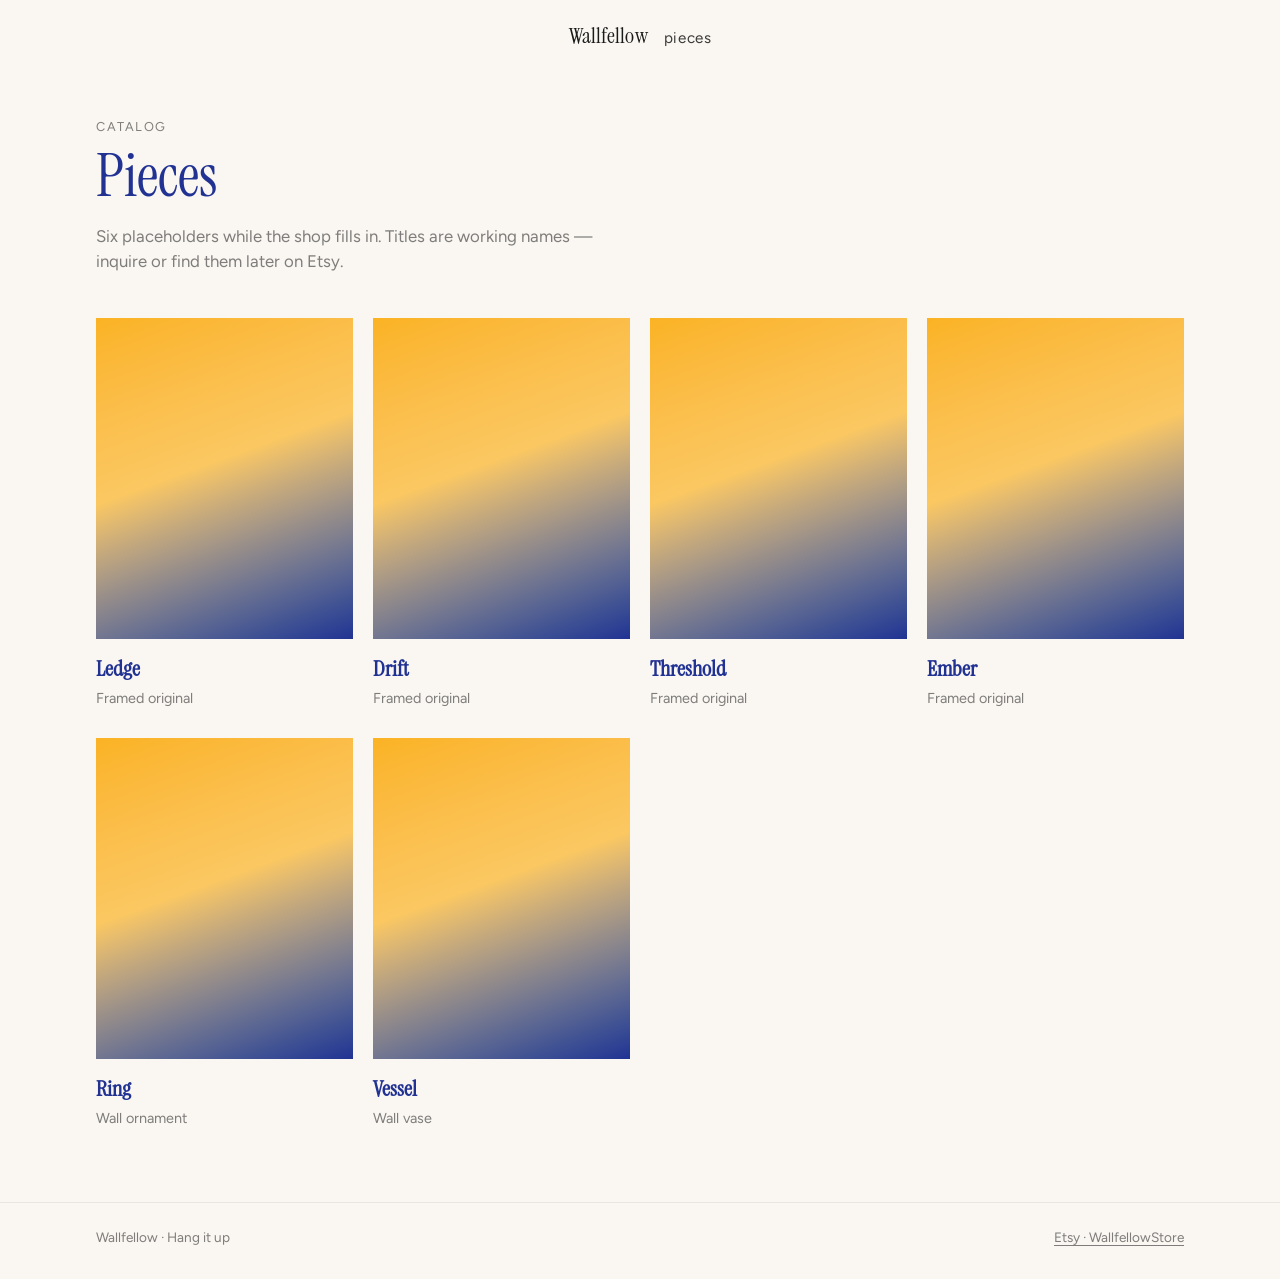
==== pieces/index.html @ 6fa9e38d "Initial Wallfellow brand site for GitHub Pages" ====
<!DOCTYPE html>
<html lang="en">
  <head>
    <meta charset="utf-8" />
    <meta name="viewport" content="width=device-width, initial-scale=1" />
    <title>Pieces — Wallfellow</title>
    <meta name="description" content="Placeholder catalog of Wallfellow pieces." />
    <link rel="preconnect" href="https://fonts.googleapis.com" />
    <link rel="preconnect" href="https://fonts.gstatic.com" crossorigin />
    <link
      href="https://fonts.googleapis.com/css2?family=Figtree:wght@400;500;600&family=Instrument+Serif:ital@0;1&display=swap"
      rel="stylesheet"
    />
    <link rel="stylesheet" href="../styles.css" />
  </head>
  <body class="page">
    <header class="site-header">
      <a class="wordmark" href="../">Wallfellow</a>
      <a class="nav-link" href="./" aria-current="page">Pieces</a>
    </header>

    <main class="page-main">
      <p class="page-kicker">Catalog</p>
      <h1 class="page-title">Pieces</h1>
      <p class="page-intro">
        Six placeholders while the shop fills in. Titles are working names —
        inquire or find them later on Etsy.
      </p>

      <ul class="piece-grid">
        <li>
          <a href="ledge.html">
            <div class="piece-swatch" aria-hidden="true"></div>
            <h2 class="piece-name">Ledge</h2>
            <p class="piece-meta">Framed original</p>
          </a>
        </li>
        <li>
          <a href="drift.html">
            <div class="piece-swatch" aria-hidden="true"></div>
            <h2 class="piece-name">Drift</h2>
            <p class="piece-meta">Framed original</p>
          </a>
        </li>
        <li>
          <a href="threshold.html">
            <div class="piece-swatch" aria-hidden="true"></div>
            <h2 class="piece-name">Threshold</h2>
            <p class="piece-meta">Framed original</p>
          </a>
        </li>
        <li>
          <a href="ember.html">
            <div class="piece-swatch" aria-hidden="true"></div>
            <h2 class="piece-name">Ember</h2>
            <p class="piece-meta">Framed original</p>
          </a>
        </li>
        <li>
          <a href="ring.html">
            <div class="piece-swatch" aria-hidden="true"></div>
            <h2 class="piece-name">Ring</h2>
            <p class="piece-meta">Wall ornament</p>
          </a>
        </li>
        <li>
          <a href="vessel.html">
            <div class="piece-swatch" aria-hidden="true"></div>
            <h2 class="piece-name">Vessel</h2>
            <p class="piece-meta">Wall vase</p>
          </a>
        </li>
      </ul>
    </main>

    <footer class="site-footer">
      <div class="site-footer-inner">
        <span>Wallfellow · Hang it up</span>
        <a href="https://www.etsy.com/shop/WallfellowStore" rel="noopener noreferrer"
          >Etsy · WallfellowStore</a
        >
      </div>
    </footer>
  </body>
</html>
---- styles.css ----
:root {
  --mustard: #fbb323;
  --cobalt: #213293;
  --cream: #faf7f2;
  --deep-red: #8b1e2d;
  --ink: #1a1a1a;
  --muted: color-mix(in srgb, var(--ink) 55%, transparent);
  --font-display: "Instrument Serif", "Iowan Old Style", Georgia, serif;
  --font-body: "Figtree", "Avenir Next", "Segoe UI", sans-serif;
  --space: clamp(1.25rem, 4vw, 3rem);
  --max: 68rem;
}

*,
*::before,
*::after {
  box-sizing: border-box;
}

html {
  scroll-behavior: smooth;
}

body {
  margin: 0;
  min-height: 100vh;
  font-family: var(--font-body);
  font-weight: 400;
  color: var(--ink);
  background: var(--cream);
  line-height: 1.5;
  -webkit-font-smoothing: antialiased;
}

a {
  color: inherit;
  text-decoration-thickness: 1px;
  text-underline-offset: 0.22em;
}

a:hover {
  color: var(--deep-red);
}

img {
  max-width: 100%;
  display: block;
}

.site-header {
  display: flex;
  align-items: baseline;
  justify-content: space-between;
  gap: 1rem;
  padding: 1.25rem var(--space);
  max-width: var(--max);
  margin: 0 auto;
}

.site-header a {
  text-decoration: none;
}

.wordmark {
  font-family: var(--font-display);
  font-size: 1.35rem;
  letter-spacing: 0.01em;
}

.nav-link {
  font-size: 0.95rem;
  letter-spacing: 0.04em;
  text-transform: lowercase;
  opacity: 0.85;
}

.nav-link:hover {
  opacity: 1;
}

/* —— Homepage: one full-bleed composition —— */
.home {
  background: var(--mustard);
  color: var(--cobalt);
  min-height: 100vh;
  display: grid;
  grid-template-rows: auto 1fr auto;
}

.home .site-header {
  max-width: none;
  padding-inline: var(--space);
}

.home .nav-link {
  color: var(--cobalt);
  opacity: 0.75;
}

.home .nav-link:hover {
  color: var(--deep-red);
  opacity: 1;
}

.hero {
  display: flex;
  flex-direction: column;
  justify-content: center;
  align-items: flex-start;
  padding: clamp(2rem, 8vh, 5rem) var(--space) clamp(3rem, 10vh, 6rem);
  max-width: 48rem;
}

.brand {
  margin: 0;
  font-family: var(--font-display);
  font-weight: 400;
  font-size: clamp(3.5rem, 14vw, 8.5rem);
  line-height: 0.92;
  letter-spacing: -0.02em;
  color: var(--cobalt);
}

.tagline {
  margin: 0.85rem 0 0;
  font-family: var(--font-display);
  font-style: italic;
  font-size: clamp(1.35rem, 3.5vw, 2rem);
  color: var(--cobalt);
}

.lede {
  margin: 1.5rem 0 0;
  max-width: 22rem;
  font-size: 1.05rem;
  line-height: 1.45;
  color: color-mix(in srgb, var(--cobalt) 82%, black);
}

.cta {
  margin-top: 2.25rem;
  display: inline-flex;
  align-items: center;
  gap: 0.5rem;
  font-size: 0.95rem;
  font-weight: 560;
  letter-spacing: 0.06em;
  text-transform: uppercase;
  text-decoration: none;
  color: var(--deep-red);
  border-bottom: 1.5px solid color-mix(in srgb, var(--deep-red) 45%, transparent);
  padding-bottom: 0.15rem;
  transition: border-color 0.25s ease, transform 0.25s ease;
}

@media (prefers-reduced-motion: no-preference) {
  .brand {
    animation: rise 0.85s ease-out;
  }

  .tagline {
    animation: rise 0.85s ease-out 0.1s;
  }

  .lede {
    animation: rise 0.85s ease-out 0.18s;
  }

  .cta {
    animation: rise 0.85s ease-out 0.26s;
  }
}

.cta:hover {
  border-color: var(--deep-red);
  transform: translateX(3px);
  color: var(--deep-red);
}

.cta::after {
  content: "→";
  transition: transform 0.25s ease;
}

.cta:hover::after {
  transform: translateX(4px);
}

.home-footer {
  padding: 1.25rem var(--space) 1.75rem;
  font-size: 0.85rem;
  color: color-mix(in srgb, var(--cobalt) 70%, black);
}

.home-footer a {
  color: inherit;
  text-decoration: none;
  border-bottom: 1px solid color-mix(in srgb, var(--cobalt) 25%, transparent);
}

.home-footer a:hover {
  color: var(--deep-red);
  border-color: var(--deep-red);
}

@keyframes rise {
  from {
    transform: translateY(0.7rem);
    filter: blur(2px);
  }
  to {
    transform: translateY(0);
    filter: blur(0);
  }
}

@media (prefers-reduced-motion: reduce) {
  .cta,
  .cta::after {
    transition: none;
  }
}

/* —— Inner pages —— */
.page {
  min-height: 100vh;
  display: flex;
  flex-direction: column;
}

.page-main {
  flex: 1;
  width: min(100% - 2 * var(--space), var(--max));
  margin: 0 auto;
  padding: clamp(1.5rem, 5vh, 3.5rem) 0 clamp(3rem, 8vh, 5rem);
}

.page-kicker {
  margin: 0 0 0.5rem;
  font-size: 0.8rem;
  letter-spacing: 0.12em;
  text-transform: uppercase;
  color: var(--muted);
}

.page-title {
  margin: 0;
  font-family: var(--font-display);
  font-weight: 400;
  font-size: clamp(2.4rem, 6vw, 3.75rem);
  line-height: 1.05;
  color: var(--cobalt);
}

.page-intro {
  margin: 1rem 0 0;
  max-width: 32rem;
  color: var(--muted);
  font-size: 1.05rem;
}

.piece-grid {
  list-style: none;
  margin: 2.75rem 0 0;
  padding: 0;
  display: grid;
  grid-template-columns: repeat(auto-fill, minmax(14rem, 1fr));
  gap: 1.75rem 1.25rem;
}

.piece-grid a {
  text-decoration: none;
  display: block;
}

.piece-swatch {
  aspect-ratio: 4 / 5;
  background: linear-gradient(
    160deg,
    var(--mustard) 0%,
    color-mix(in srgb, var(--mustard) 70%, var(--cream)) 45%,
    var(--cobalt) 100%
  );
  margin-bottom: 0.85rem;
  transition: transform 0.35s ease;
}

.piece-grid a:nth-child(2) .piece-swatch {
  background: linear-gradient(165deg, var(--cobalt) 0%, #3a4db8 55%, var(--mustard) 100%);
}

.piece-grid a:nth-child(3) .piece-swatch {
  background: linear-gradient(20deg, var(--cream) 0%, var(--mustard) 55%, var(--cobalt) 100%);
}

.piece-grid a:nth-child(4) .piece-swatch {
  background: linear-gradient(200deg, #1a2670 0%, var(--cobalt) 40%, var(--mustard) 100%);
}

.piece-grid a:nth-child(5) .piece-swatch {
  background: radial-gradient(circle at 40% 35%, var(--mustard) 0%, var(--cobalt) 70%);
}

.piece-grid a:nth-child(6) .piece-swatch {
  background: linear-gradient(135deg, var(--cream) 10%, var(--mustard) 45%, #8b1e2d22 70%, var(--cobalt) 100%);
}

.piece-grid a:hover .piece-swatch {
  transform: translateY(-4px);
}

.piece-name {
  font-family: var(--font-display);
  font-size: 1.35rem;
  color: var(--cobalt);
  margin: 0;
}

.piece-meta {
  margin: 0.2rem 0 0;
  font-size: 0.9rem;
  color: var(--muted);
}

.site-footer {
  padding: 1.5rem var(--space) 2rem;
  border-top: 1px solid color-mix(in srgb, var(--ink) 8%, transparent);
  font-size: 0.85rem;
  color: var(--muted);
}

.site-footer-inner {
  max-width: var(--max);
  margin: 0 auto;
  display: flex;
  flex-wrap: wrap;
  gap: 0.75rem 1.5rem;
  justify-content: space-between;
}

.site-footer a:hover {
  color: var(--deep-red);
}

/* —— Product detail —— */
.product {
  display: grid;
  gap: clamp(1.75rem, 4vw, 3rem);
  align-items: start;
}

@media (min-width: 720px) {
  .product {
    grid-template-columns: minmax(0, 1.05fr) minmax(0, 0.95fr);
  }
}

.product-visual {
  aspect-ratio: 4 / 5;
  background: var(--mustard);
  min-height: 16rem;
}

.product-visual.ledge {
  background: linear-gradient(160deg, var(--mustard), color-mix(in srgb, var(--mustard) 65%, white), var(--cobalt));
}

.product-visual.drift {
  background: linear-gradient(165deg, var(--cobalt), #3a4db8, var(--mustard));
}

.product-visual.threshold {
  background: linear-gradient(20deg, var(--cream), var(--mustard), var(--cobalt));
}

.product-visual.ember {
  background: linear-gradient(200deg, #1a2670, var(--cobalt), var(--mustard));
}

.product-visual.ring {
  background: radial-gradient(circle at 40% 35%, var(--mustard), var(--cobalt) 72%);
}

.product-visual.vessel {
  background: linear-gradient(135deg, var(--cream), var(--mustard), #8b1e2d33, var(--cobalt));
}

.product-type {
  margin: 0 0 0.4rem;
  font-size: 0.78rem;
  letter-spacing: 0.14em;
  text-transform: uppercase;
  color: var(--muted);
}

.product-title {
  margin: 0;
  font-family: var(--font-display);
  font-weight: 400;
  font-size: clamp(2.5rem, 6vw, 3.5rem);
  line-height: 1.05;
  color: var(--cobalt);
}

.product-facts {
  list-style: none;
  margin: 1.5rem 0 0;
  padding: 0;
  display: grid;
  gap: 0.65rem;
  font-size: 0.98rem;
}

.product-facts li {
  display: grid;
  grid-template-columns: 6.5rem 1fr;
  gap: 0.75rem;
}

.product-facts dt,
.product-facts .label {
  color: var(--muted);
  font-size: 0.85rem;
  letter-spacing: 0.04em;
  text-transform: uppercase;
}

.product-note {
  margin: 1.75rem 0 0;
  max-width: 28rem;
  color: var(--muted);
  font-size: 0.98rem;
}

.inquire {
  display: inline-block;
  margin-top: 1.75rem;
  padding: 0.7rem 1.15rem;
  background: transparent;
  color: var(--deep-red);
  border: 1.5px solid var(--deep-red);
  font-family: var(--font-body);
  font-size: 0.9rem;
  font-weight: 560;
  letter-spacing: 0.05em;
  text-transform: uppercase;
  text-decoration: none;
  transition: background 0.2s ease, color 0.2s ease;
}

.inquire:hover {
  background: var(--deep-red);
  color: var(--cream);
}

.back-link {
  display: inline-block;
  margin-top: 2.5rem;
  font-size: 0.9rem;
  color: var(--muted);
  text-decoration: none;
}

.back-link:hover {
  color: var(--deep-red);
}
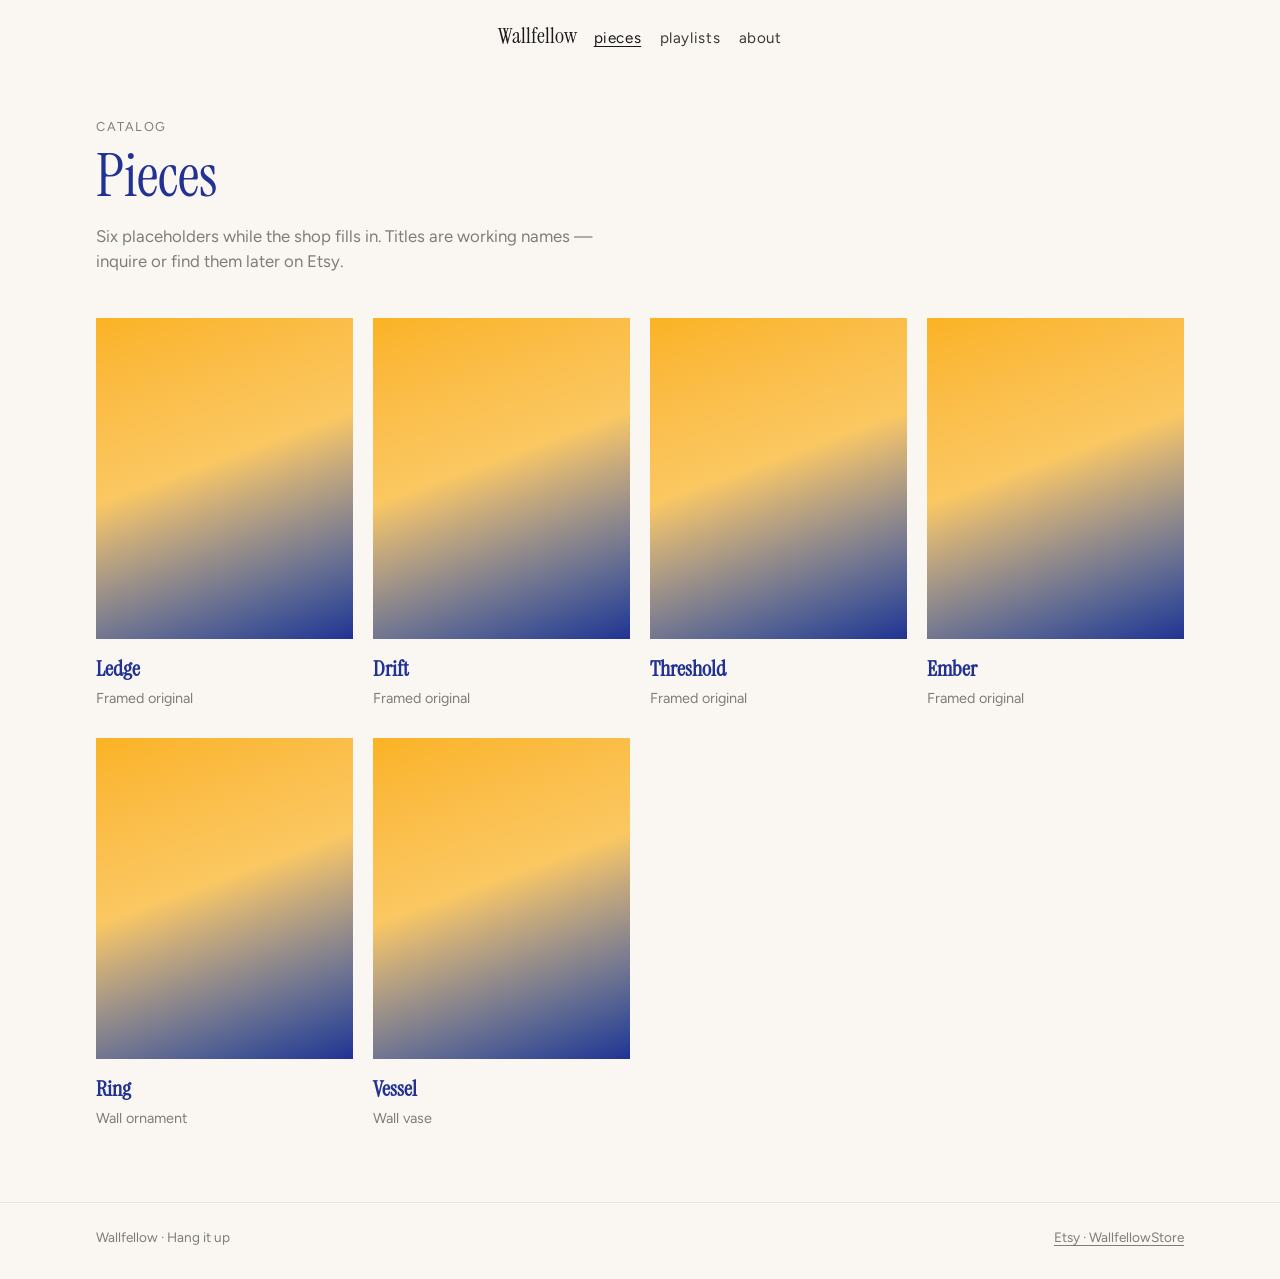
==== commit b43027e7: "Add Playlists and About pages. Put both in the site nav, and add a listening page plus a short shop " ====
--- a/pieces/index.html
+++ b/pieces/index.html
@@ -16,7 +16,11 @@
   <body class="page">
     <header class="site-header">
       <a class="wordmark" href="../">Wallfellow</a>
-      <a class="nav-link" href="./" aria-current="page">Pieces</a>
+      <nav class="site-nav" aria-label="Primary">
+        <a class="nav-link" href="./" aria-current="page">Pieces</a>
+        <a class="nav-link" href="../playlists/">Playlists</a>
+        <a class="nav-link" href="../about/">About</a>
+      </nav>
     </header>
 
     <main class="page-main">
--- a/styles.css
+++ b/styles.css
@@ -51,31 +51,77 @@
   display: flex;
   align-items: baseline;
   justify-content: space-between;
-  gap: 1rem;
+  flex-wrap: wrap;
+  gap: 0.75rem 1rem;
   padding: 1.25rem var(--space);
   max-width: var(--max);
   margin: 0 auto;
 }
 
-.site-header a {
+.site-header a,
+.site-header button.nav-link {
   text-decoration: none;
+}
+
+.site-nav {
+  display: flex;
+  align-items: baseline;
+  flex-wrap: wrap;
+  justify-content: flex-end;
+  gap: 0.35rem 1.15rem;
 }
 
 .wordmark {
   font-family: var(--font-display);
   font-size: 1.35rem;
+  font-weight: 400;
   letter-spacing: 0.01em;
+  background: none;
+  border: 0;
+  padding: 0;
+  color: inherit;
+  line-height: inherit;
+}
+
+button.wordmark {
+  cursor: pointer;
+}
+
+button.wordmark:hover,
+button.wordmark:focus-visible {
+  /* Cycle control: pointer only — no color/opacity hover */
+  opacity: inherit;
+  color: inherit;
 }
 
 .nav-link {
   font-size: 0.95rem;
+  font-weight: 400;
   letter-spacing: 0.04em;
   text-transform: lowercase;
   opacity: 0.85;
+  background: none;
+  border: 0;
+  padding: 0;
+  font-family: inherit;
+  line-height: inherit;
+  color: inherit;
+  cursor: pointer;
+}
+
+button.nav-link {
+  font-weight: 400;
 }
 
 .nav-link:hover {
   opacity: 1;
+}
+
+.site-header .nav-link[aria-current="page"] {
+  opacity: 1;
+  text-decoration: underline;
+  text-decoration-thickness: 1px;
+  text-underline-offset: 0.22em;
 }
 
 /* —— Homepage: one full-bleed composition —— */
@@ -203,6 +249,200 @@
   border-color: var(--deep-red);
 }
 
+/* —— Experimental: right Memphis scroll band —— */
+/* Scoped to .exp-home; remove that class on <body> to disable. */
+
+.exp-home {
+  position: relative;
+  isolation: isolate;
+  overflow-x: clip;
+}
+
+/*
+  Full-width top nav stays in its original place.
+  Header Wallfellow + pieces: solid cobalt.
+*/
+.exp-home .site-header {
+  position: relative;
+  z-index: 2;
+  mix-blend-mode: normal;
+  color: #213293;
+}
+
+.exp-home .site-header .wordmark,
+.exp-home .site-header .nav-link {
+  color: #213293;
+}
+
+.exp-home .site-header .nav-link:hover {
+  color: #213293;
+  opacity: 1;
+}
+
+.exp-home .site-header .wordmark:hover,
+.exp-home .site-header .wordmark:focus-visible,
+.exp-home .site-header .wordmark[aria-pressed="true"] {
+  color: #213293;
+  opacity: inherit;
+}
+
+.exp-home .hero {
+  position: relative;
+  z-index: 2;
+}
+
+.exp-home .home-footer {
+  /* No Etsy peek/link in this experiment */
+  display: none;
+}
+
+.pattern-band {
+  display: none;
+}
+
+.exp-home .pattern-band {
+  display: block;
+  position: absolute;
+  inset: 0 0 0 33.333%;
+  z-index: 0;
+  pointer-events: none;
+  overflow: hidden;
+  opacity: 0;
+  visibility: hidden;
+  transition: opacity 0.85s ease, visibility 0.85s ease;
+  /* Left soft edge + strong fade-out toward top for header readability */
+  -webkit-mask-image:
+    linear-gradient(to right, transparent 0%, #000 16%, #000 100%),
+    linear-gradient(
+      to bottom,
+      transparent 0,
+      transparent 4.5rem,
+      #000 11rem,
+      #000 100%
+    );
+  -webkit-mask-composite: source-in;
+  mask-image:
+    linear-gradient(to right, transparent 0%, #000 16%, #000 100%),
+    linear-gradient(
+      to bottom,
+      transparent 0,
+      transparent 4.5rem,
+      #000 11rem,
+      #000 100%
+    );
+  mask-composite: intersect;
+}
+
+/* Band only shows for active pattern modes — off clears it completely */
+.exp-home[data-pattern="memphis"] .pattern-band,
+.exp-home[data-pattern="graph"] .pattern-band,
+.exp-home[data-pattern="dots"] .pattern-band {
+  opacity: 1;
+  visibility: visible;
+}
+
+/* Taller than wide: hide the scroll band and its top fade.
+   Square (1:1) and landscape keep Memphis / graph / dots. */
+@media (aspect-ratio < 1 / 1) {
+  .exp-home .pattern-band {
+    display: none;
+  }
+}
+
+.pattern-band__layer {
+  position: absolute;
+  inset: 0;
+  opacity: 0;
+  transition: opacity 0.85s ease;
+}
+
+.exp-home[data-pattern="memphis"] .pattern-band__layer--memphis,
+.exp-home[data-pattern="graph"] .pattern-band__layer--graph,
+.exp-home[data-pattern="dots"] .pattern-band__layer--dots {
+  opacity: 1;
+}
+
+.exp-home[data-pattern="off"] .pattern-band__track {
+  animation: none !important;
+}
+
+/* Four identical tiles. The loop shifts -50% (two tiles).
+   One tile is only as tall as the band is wide, so two tiles — one half of
+   the loop — stay taller than any square or landscape viewport and the
+   shapes never scroll off to leave a mustard gap. */
+.pattern-band__track {
+  display: flex;
+  flex-direction: column;
+  flex-wrap: nowrap;
+  gap: 0;
+  width: 100%;
+  margin: 0;
+  padding: 0;
+  line-height: 0;
+  font-size: 0;
+  will-change: transform;
+}
+
+.pattern-band__tile {
+  flex: 0 0 auto;
+  display: block;
+  width: 100%;
+  margin: 0;
+  padding: 0;
+  border: 0;
+  background-repeat: no-repeat;
+  background-position: 0 0;
+}
+
+.pattern-band__tile--memphis {
+  /* SVG 480×480 — 6 equal rows; seam = interior row spacing */
+  aspect-ratio: 1 / 1;
+  background-image: url("assets/brand/memphis-squiggle-cobalt.svg");
+  background-size: 100% 100%;
+  opacity: 0.92;
+}
+
+.pattern-band__tile--graph {
+  /* Half previous cell size: tile at 50% and repeat */
+  aspect-ratio: 1 / 1;
+  background-image: url("assets/brand/graph-paper-cobalt.svg");
+  background-repeat: repeat;
+  background-size: 50% 50%;
+  opacity: 1;
+}
+
+.pattern-band__tile--dots {
+  aspect-ratio: 1 / 1;
+  background-image: url("assets/brand/dot-grid-cobalt.svg");
+  background-repeat: repeat;
+  background-size: 50% 50%;
+  opacity: 1;
+}
+
+@media (prefers-reduced-motion: no-preference) {
+  /* Twice the old two-tile durations: the loop now travels two tiles, same speed. */
+  .exp-home .pattern-band__track {
+    animation: pattern-credits 144s linear infinite;
+  }
+
+  .exp-home .pattern-band__track--graph {
+    animation-duration: 112s;
+  }
+
+  .exp-home .pattern-band__track--dots {
+    animation-duration: 128s;
+  }
+}
+
+@keyframes pattern-credits {
+  from {
+    transform: translate3d(0, 0, 0);
+  }
+  to {
+    transform: translate3d(0, -50%, 0);
+  }
+}
+
 @keyframes rise {
   from {
     transform: translateY(0.7rem);
@@ -218,6 +458,14 @@
   .cta,
   .cta::after {
     transition: none;
+  }
+
+  .pattern-band__layer {
+    transition: none;
+  }
+
+  .exp-home .pattern-band__track {
+    animation: none !important;
   }
 }
 
@@ -464,3 +712,150 @@
 .back-link:hover {
   color: var(--deep-red);
 }
+
+/* —— Playlists —— */
+.playlist-list {
+  list-style: none;
+  margin: 2.5rem 0 0;
+  padding: 0;
+  border-bottom: 1px solid color-mix(in srgb, var(--cobalt) 16%, transparent);
+}
+
+.playlist {
+  display: grid;
+  gap: 0.85rem 1.75rem;
+  align-items: center;
+  padding: 1.25rem 0;
+  border-top: 1px solid color-mix(in srgb, var(--cobalt) 16%, transparent);
+}
+
+@media (min-width: 800px) {
+  .playlist {
+    grid-template-columns: minmax(0, 1fr) minmax(16rem, 22rem);
+  }
+}
+
+.playlist-kicker {
+  margin: 0;
+  font-size: 0.75rem;
+  letter-spacing: 0.12em;
+  text-transform: uppercase;
+  color: var(--muted);
+}
+
+.playlist-title {
+  margin: 0.15rem 0 0;
+  font-family: var(--font-display);
+  font-weight: 400;
+  font-size: clamp(1.65rem, 3vw, 2.15rem);
+  line-height: 1.05;
+  letter-spacing: -0.02em;
+  color: var(--cobalt);
+}
+
+.playlist-context {
+  margin: 0.4rem 0 0;
+  max-width: 36rem;
+  color: var(--muted);
+  font-size: 1rem;
+}
+
+.embed-slot {
+  position: relative;
+  min-height: 152px;
+  border: 1px solid color-mix(in srgb, var(--cobalt) 18%, transparent);
+  background: transparent;
+}
+
+.embed-slot iframe {
+  display: block;
+  width: 100%;
+  height: 152px;
+  border: 0;
+  background: var(--cream);
+}
+
+.embed-slot.is-placeholder {
+  background: color-mix(in srgb, var(--mustard) 32%, var(--cream));
+}
+
+.embed-slot.is-placeholder iframe {
+  position: absolute;
+  width: 1px;
+  height: 1px;
+  padding: 0;
+  margin: -1px;
+  overflow: hidden;
+  clip: rect(0, 0, 0, 0);
+  white-space: nowrap;
+  border: 0;
+}
+
+.embed-slot__face {
+  min-height: 152px;
+  display: flex;
+  flex-direction: column;
+  justify-content: center;
+  gap: 0.3rem;
+  padding: 1rem 1.1rem;
+}
+
+.embed-slot:not(.is-placeholder) .embed-slot__face {
+  display: none;
+}
+
+.embed-slot__label {
+  margin: 0;
+  font-size: 0.75rem;
+  letter-spacing: 0.12em;
+  text-transform: uppercase;
+  color: var(--cobalt);
+}
+
+.embed-slot__hint {
+  margin: 0;
+  max-width: 16rem;
+  color: var(--muted);
+  font-size: 0.92rem;
+}
+
+/* —— About —— */
+.about-copy {
+  max-width: 36rem;
+  margin-top: 2.25rem;
+  display: grid;
+  gap: 1.85rem;
+}
+
+.about-copy h2 {
+  margin: 0;
+  font-family: var(--font-display);
+  font-weight: 400;
+  font-size: 1.7rem;
+  line-height: 1.1;
+  letter-spacing: -0.02em;
+  color: var(--cobalt);
+}
+
+.about-copy p {
+  margin: 0.55rem 0 0;
+}
+
+.about-links {
+  list-style: none;
+  margin: 0.7rem 0 0;
+  padding: 0;
+  display: grid;
+  gap: 0.35rem;
+}
+
+.about-links a {
+  color: var(--cobalt);
+  text-decoration: none;
+  border-bottom: 1px solid color-mix(in srgb, var(--cobalt) 28%, transparent);
+}
+
+.about-links a:hover {
+  color: var(--deep-red);
+  border-color: var(--deep-red);
+}
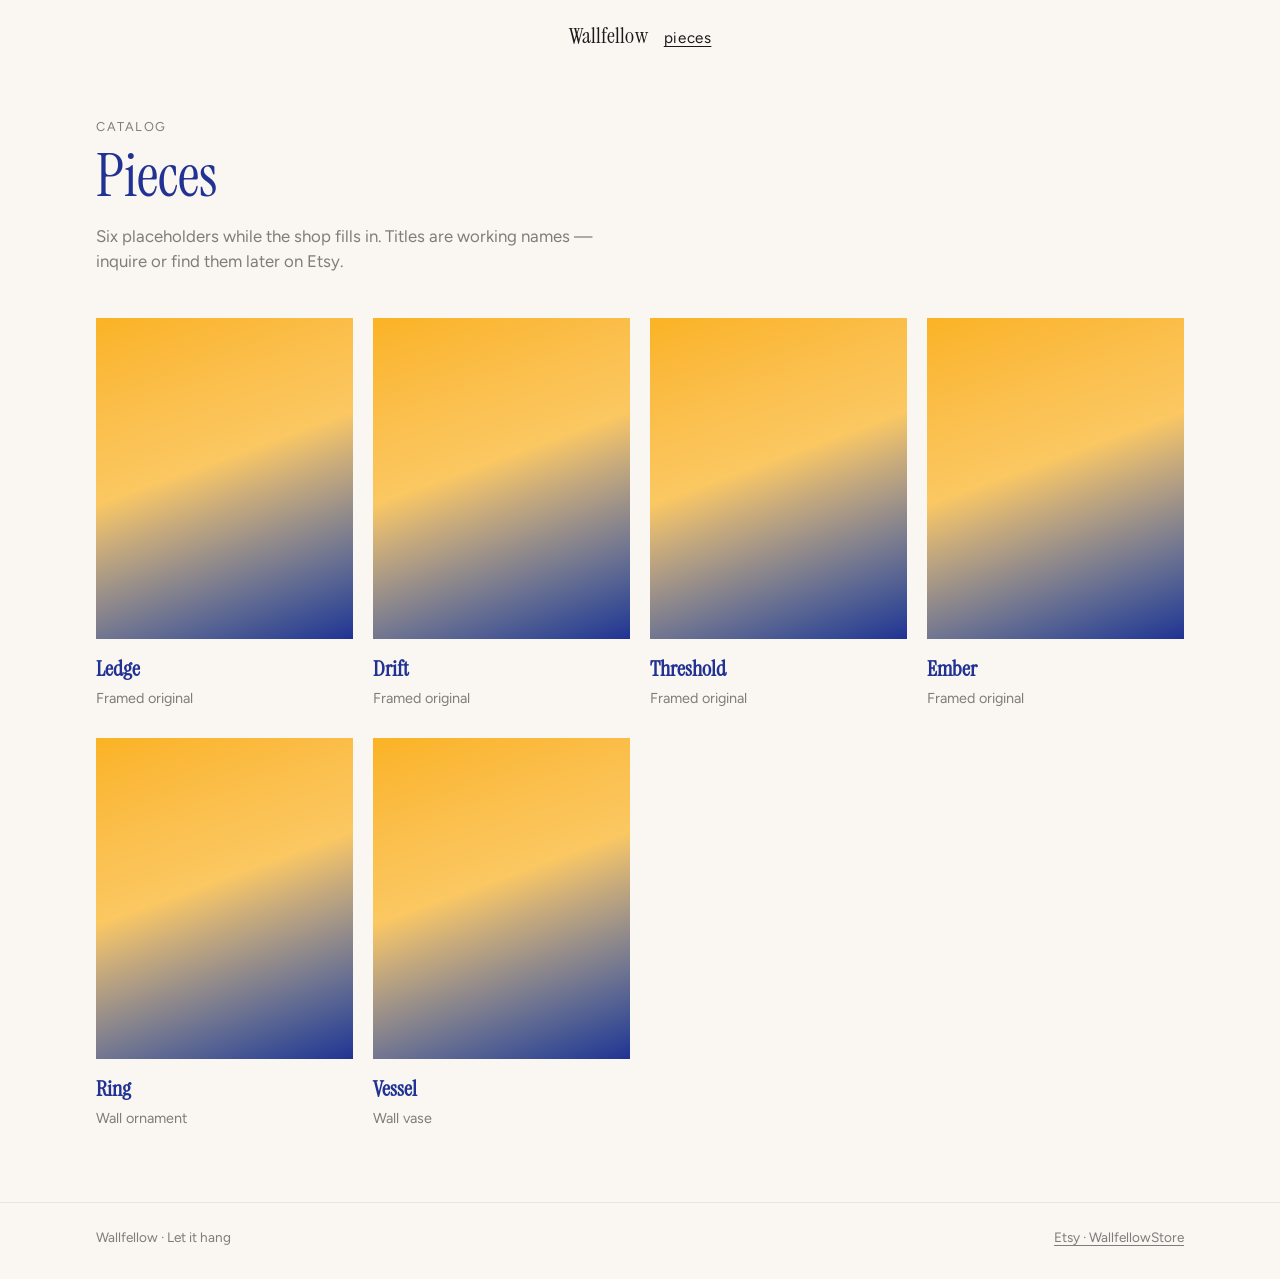
==== commit 32772c13: "Change the site tagline to Let it hang Replace the phrase "Hang it up" with "Let it hang" wherever i" ====
--- a/pieces/index.html
+++ b/pieces/index.html
@@ -16,11 +16,7 @@
   <body class="page">
     <header class="site-header">
       <a class="wordmark" href="../">Wallfellow</a>
-      <nav class="site-nav" aria-label="Primary">
-        <a class="nav-link" href="./" aria-current="page">Pieces</a>
-        <a class="nav-link" href="../playlists/">Playlists</a>
-        <a class="nav-link" href="../about/">About</a>
-      </nav>
+      <a class="nav-link" href="./" aria-current="page">Pieces</a>
     </header>
 
     <main class="page-main">
@@ -79,7 +75,7 @@
 
     <footer class="site-footer">
       <div class="site-footer-inner">
-        <span>Wallfellow · Hang it up</span>
+        <span>Wallfellow · Let it hang</span>
         <a href="https://www.etsy.com/shop/WallfellowStore" rel="noopener noreferrer"
           >Etsy · WallfellowStore</a
         >
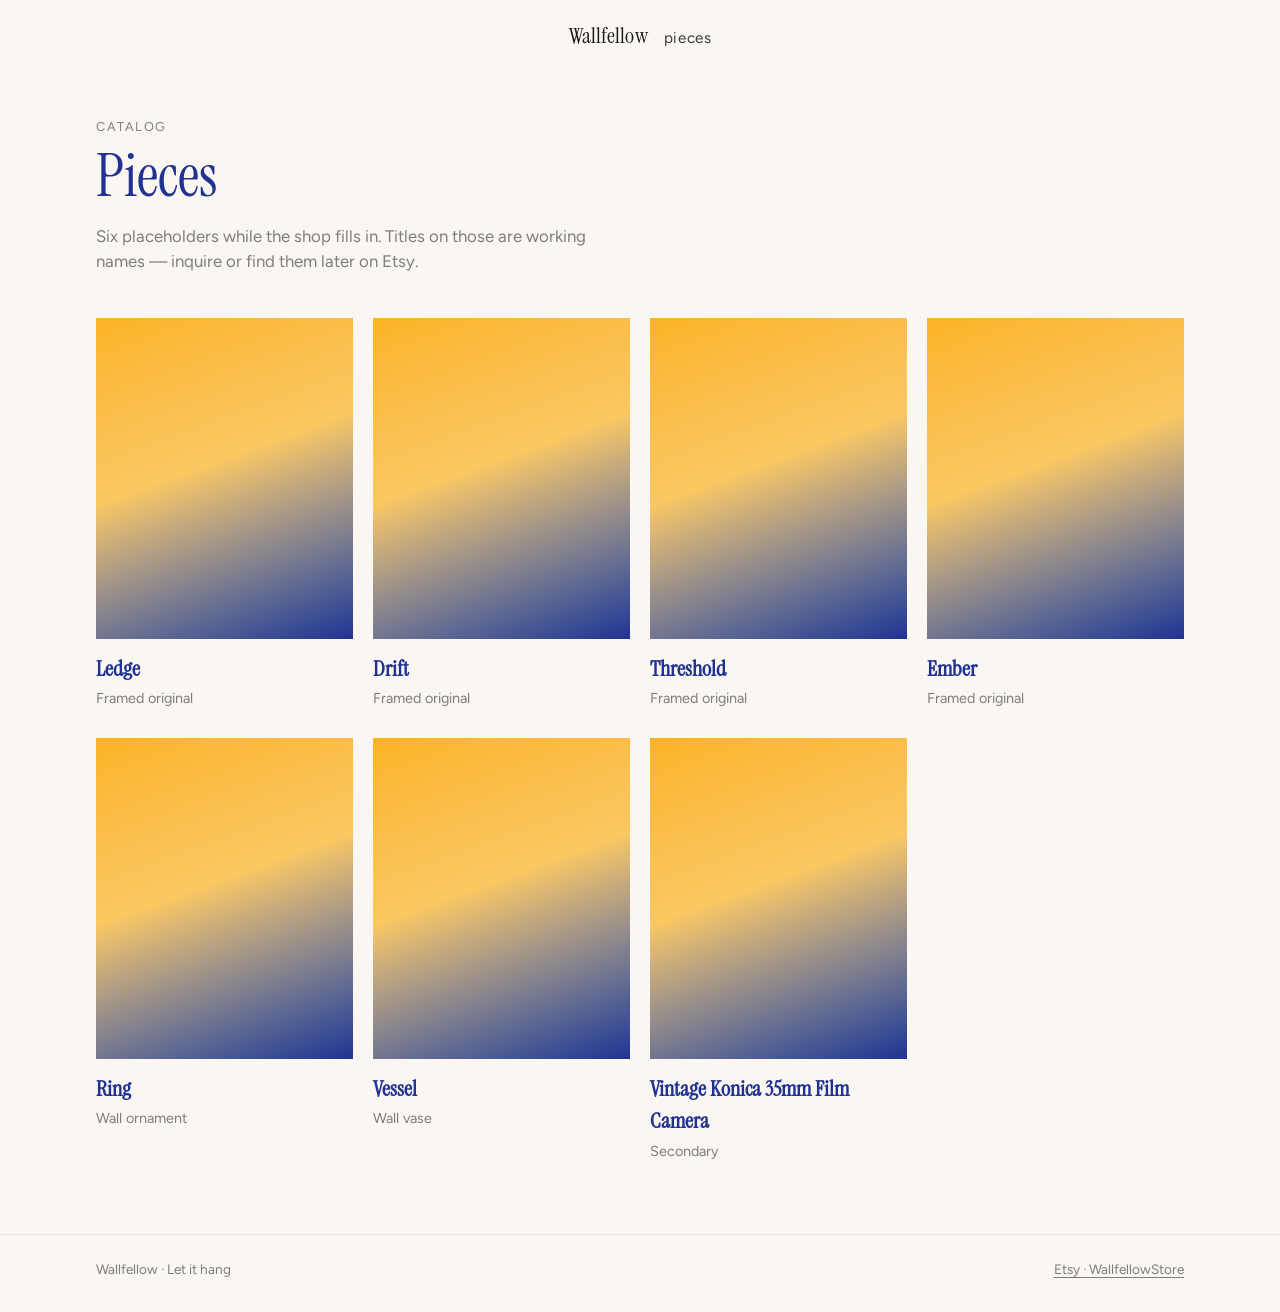
==== commit 7e70ce28: "Add the Vintage Konica 35mm listing (WF-S02)" ====
--- a/pieces/index.html
+++ b/pieces/index.html
@@ -23,7 +23,7 @@
       <p class="page-kicker">Catalog</p>
       <h1 class="page-title">Pieces</h1>
       <p class="page-intro">
-        Six placeholders while the shop fills in. Titles are working names —
+        Six placeholders while the shop fills in. Titles on those are working names —
         inquire or find them later on Etsy.
       </p>
 
@@ -70,6 +70,13 @@
             <p class="piece-meta">Wall vase</p>
           </a>
         </li>
+        <li>
+          <a href="konica.html">
+            <div class="piece-swatch" aria-hidden="true"></div>
+            <h2 class="piece-name">Vintage Konica 35mm Film Camera</h2>
+            <p class="piece-meta">Secondary</p>
+          </a>
+        </li>
       </ul>
     </main>
 
--- a/styles.css
+++ b/styles.css
@@ -51,8 +51,7 @@
   display: flex;
   align-items: baseline;
   justify-content: space-between;
-  flex-wrap: wrap;
-  gap: 0.75rem 1rem;
+  gap: 1rem;
   padding: 1.25rem var(--space);
   max-width: var(--max);
   margin: 0 auto;
@@ -66,9 +65,7 @@
 .site-nav {
   display: flex;
   align-items: baseline;
-  flex-wrap: wrap;
-  justify-content: flex-end;
-  gap: 0.35rem 1.15rem;
+  gap: 1.15rem;
 }
 
 .wordmark {
@@ -115,13 +112,6 @@
 
 .nav-link:hover {
   opacity: 1;
-}
-
-.site-header .nav-link[aria-current="page"] {
-  opacity: 1;
-  text-decoration: underline;
-  text-decoration-thickness: 1px;
-  text-underline-offset: 0.22em;
 }
 
 /* —— Homepage: one full-bleed composition —— */
@@ -601,6 +591,11 @@
   .product {
     grid-template-columns: minmax(0, 1.05fr) minmax(0, 0.95fr);
   }
+
+  /* Real listing with no photograph: one text column, no stand-in image. */
+  .product.product-text {
+    grid-template-columns: minmax(0, 36rem);
+  }
 }
 
 .product-visual {
@@ -712,150 +707,3 @@
 .back-link:hover {
   color: var(--deep-red);
 }
-
-/* —— Playlists —— */
-.playlist-list {
-  list-style: none;
-  margin: 2.5rem 0 0;
-  padding: 0;
-  border-bottom: 1px solid color-mix(in srgb, var(--cobalt) 16%, transparent);
-}
-
-.playlist {
-  display: grid;
-  gap: 0.85rem 1.75rem;
-  align-items: center;
-  padding: 1.25rem 0;
-  border-top: 1px solid color-mix(in srgb, var(--cobalt) 16%, transparent);
-}
-
-@media (min-width: 800px) {
-  .playlist {
-    grid-template-columns: minmax(0, 1fr) minmax(16rem, 22rem);
-  }
-}
-
-.playlist-kicker {
-  margin: 0;
-  font-size: 0.75rem;
-  letter-spacing: 0.12em;
-  text-transform: uppercase;
-  color: var(--muted);
-}
-
-.playlist-title {
-  margin: 0.15rem 0 0;
-  font-family: var(--font-display);
-  font-weight: 400;
-  font-size: clamp(1.65rem, 3vw, 2.15rem);
-  line-height: 1.05;
-  letter-spacing: -0.02em;
-  color: var(--cobalt);
-}
-
-.playlist-context {
-  margin: 0.4rem 0 0;
-  max-width: 36rem;
-  color: var(--muted);
-  font-size: 1rem;
-}
-
-.embed-slot {
-  position: relative;
-  min-height: 152px;
-  border: 1px solid color-mix(in srgb, var(--cobalt) 18%, transparent);
-  background: transparent;
-}
-
-.embed-slot iframe {
-  display: block;
-  width: 100%;
-  height: 152px;
-  border: 0;
-  background: var(--cream);
-}
-
-.embed-slot.is-placeholder {
-  background: color-mix(in srgb, var(--mustard) 32%, var(--cream));
-}
-
-.embed-slot.is-placeholder iframe {
-  position: absolute;
-  width: 1px;
-  height: 1px;
-  padding: 0;
-  margin: -1px;
-  overflow: hidden;
-  clip: rect(0, 0, 0, 0);
-  white-space: nowrap;
-  border: 0;
-}
-
-.embed-slot__face {
-  min-height: 152px;
-  display: flex;
-  flex-direction: column;
-  justify-content: center;
-  gap: 0.3rem;
-  padding: 1rem 1.1rem;
-}
-
-.embed-slot:not(.is-placeholder) .embed-slot__face {
-  display: none;
-}
-
-.embed-slot__label {
-  margin: 0;
-  font-size: 0.75rem;
-  letter-spacing: 0.12em;
-  text-transform: uppercase;
-  color: var(--cobalt);
-}
-
-.embed-slot__hint {
-  margin: 0;
-  max-width: 16rem;
-  color: var(--muted);
-  font-size: 0.92rem;
-}
-
-/* —— About —— */
-.about-copy {
-  max-width: 36rem;
-  margin-top: 2.25rem;
-  display: grid;
-  gap: 1.85rem;
-}
-
-.about-copy h2 {
-  margin: 0;
-  font-family: var(--font-display);
-  font-weight: 400;
-  font-size: 1.7rem;
-  line-height: 1.1;
-  letter-spacing: -0.02em;
-  color: var(--cobalt);
-}
-
-.about-copy p {
-  margin: 0.55rem 0 0;
-}
-
-.about-links {
-  list-style: none;
-  margin: 0.7rem 0 0;
-  padding: 0;
-  display: grid;
-  gap: 0.35rem;
-}
-
-.about-links a {
-  color: var(--cobalt);
-  text-decoration: none;
-  border-bottom: 1px solid color-mix(in srgb, var(--cobalt) 28%, transparent);
-}
-
-.about-links a:hover {
-  color: var(--deep-red);
-  border-color: var(--deep-red);
-}
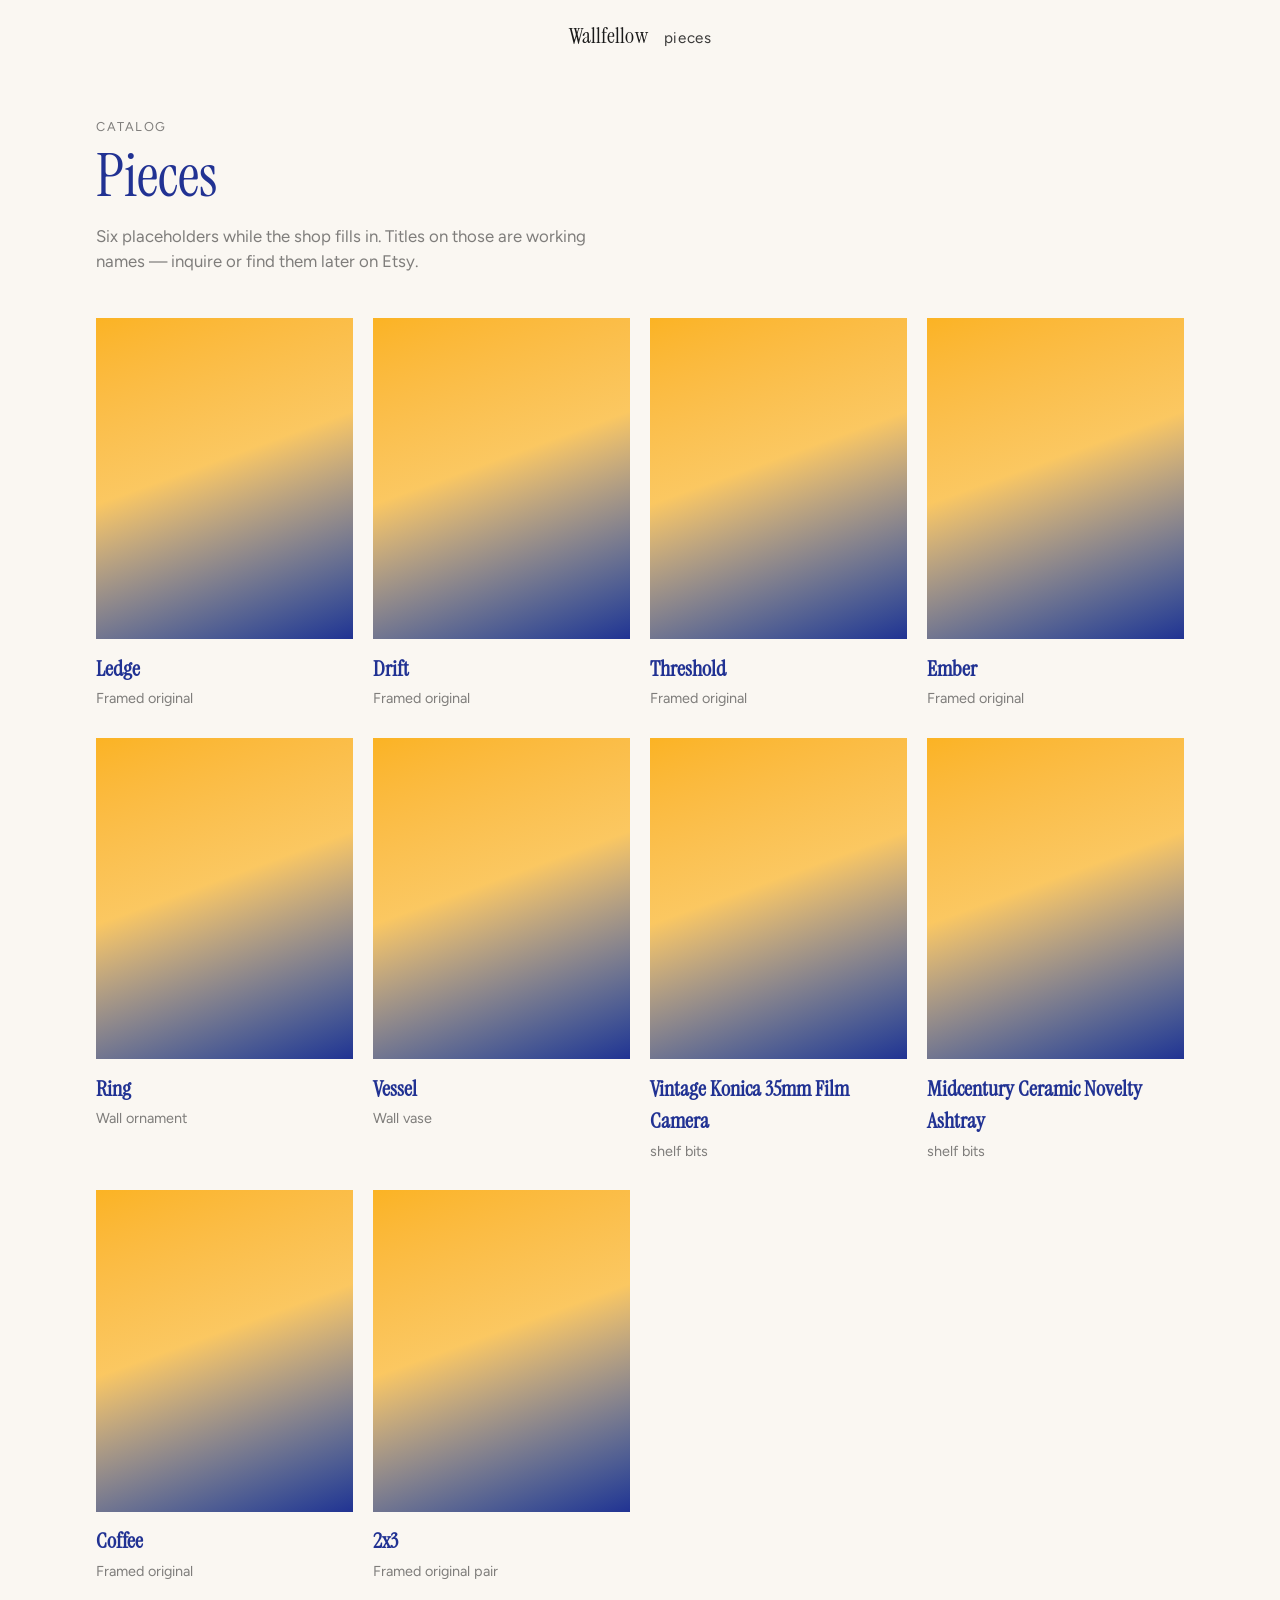
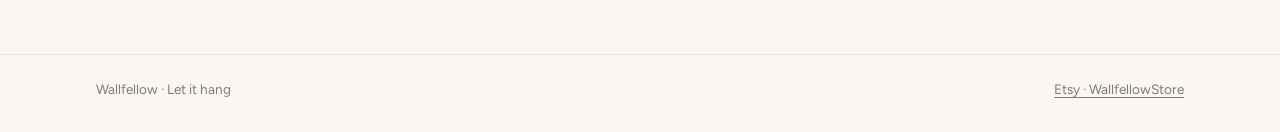
==== commit 836b2988: "Add prices, stand-ins, Coffee, and 2x3 WF-S02 Konica is shelf bits at a suggested $65. Working Konic" ====
--- a/pieces/index.html
+++ b/pieces/index.html
@@ -74,7 +74,28 @@
           <a href="konica.html">
             <div class="piece-swatch" aria-hidden="true"></div>
             <h2 class="piece-name">Vintage Konica 35mm Film Camera</h2>
-            <p class="piece-meta">Secondary</p>
+            <p class="piece-meta">shelf bits</p>
+          </a>
+        </li>
+        <li>
+          <a href="ashtray.html">
+            <div class="piece-swatch" aria-hidden="true"></div>
+            <h2 class="piece-name">Midcentury Ceramic Novelty Ashtray</h2>
+            <p class="piece-meta">shelf bits</p>
+          </a>
+        </li>
+        <li>
+          <a href="coffee.html">
+            <div class="piece-swatch" aria-hidden="true"></div>
+            <h2 class="piece-name">Coffee</h2>
+            <p class="piece-meta">Framed original</p>
+          </a>
+        </li>
+        <li>
+          <a href="2x3.html">
+            <div class="piece-swatch" aria-hidden="true"></div>
+            <h2 class="piece-name">2x3</h2>
+            <p class="piece-meta">Framed original pair</p>
           </a>
         </li>
       </ul>
--- a/styles.css
+++ b/styles.css
@@ -598,6 +598,24 @@
   }
 }
 
+.product-figure {
+  margin: 0;
+}
+
+.product-figure img {
+  width: 100%;
+  height: auto;
+  display: block;
+  background: var(--cream);
+}
+
+.product-caption {
+  margin: 0.7rem 0 0;
+  max-width: 28rem;
+  font-size: 0.85rem;
+  color: var(--muted);
+}
+
 .product-visual {
   aspect-ratio: 4 / 5;
   background: var(--mustard);
